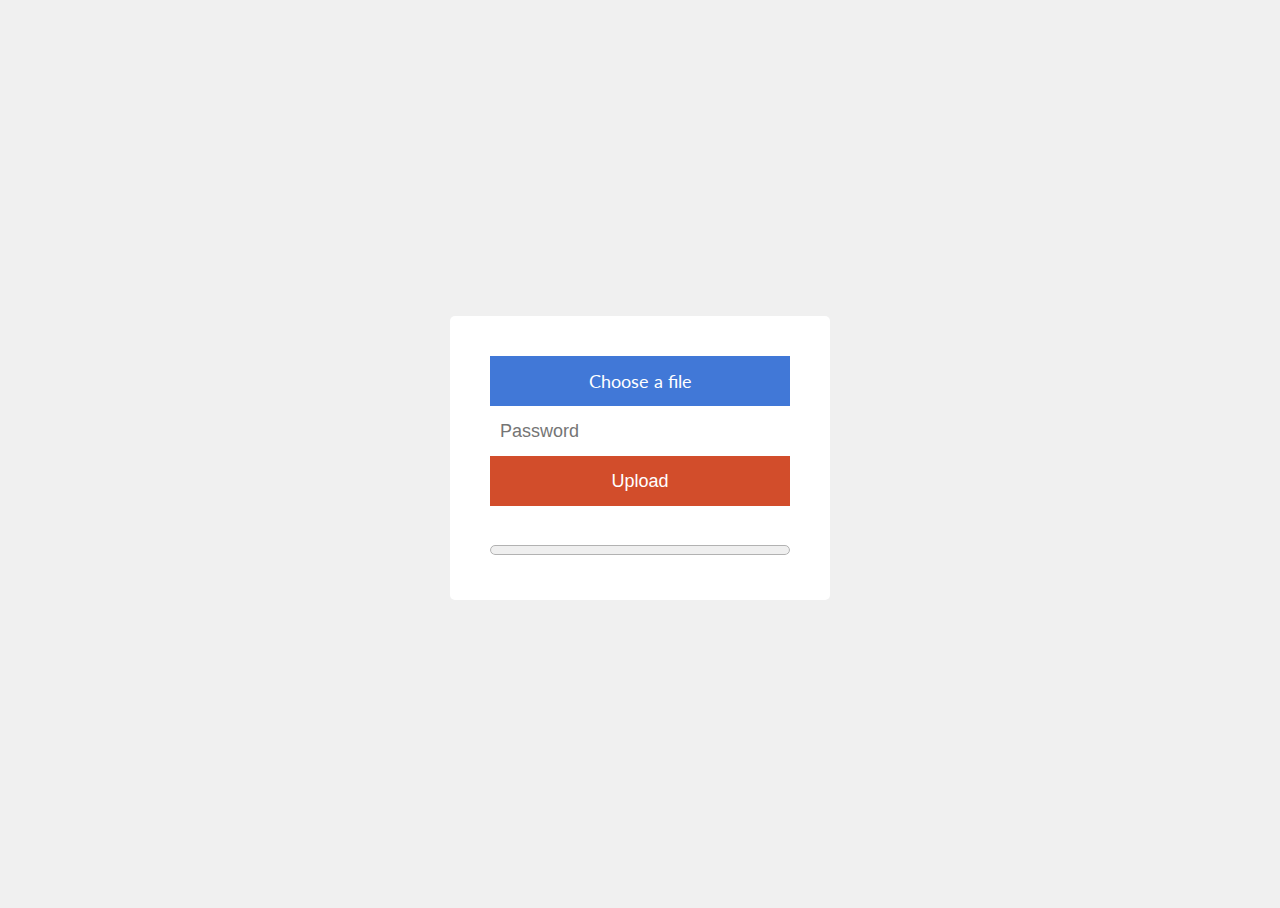
==== nginx/static/index.html @ 92cf47ca "Initial commit" ====
<!DOCTYPE html>
<html>
	<head>
		<meta charset="utf-8">
		<title>qux fu</title>
		<script src="https://code.jquery.com/jquery-3.2.1.min.js" integrity="sha256-hwg4gsxgFZhOsEEamdOYGBf13FyQuiTwlAQgxVSNgt4=" crossorigin="anonymous"></script>
		<script src="index.js"></script>
		<link rel="stylesheet" href="index.css">
		<link href="https://fonts.googleapis.com/css?family=Lato" rel="stylesheet">
	</head>
	<body>
		<div class="container">
			<form id="file">
				<input id="file-input" name="file" type="file"/>
				<label id="file-label" for="file-input"><span>Choose a file</span></label>
				<input id="secret" name="secret" type="password" placeholder="Password"/>
				<button id="upload">Upload</button>
			</form>
			<progress id="progress" max="1" value="0"></progress>
		</div>
	</body>
</html>
---- nginx/static/index.css ----
html {
	height: 100%;
	font-size: 20px;
}

body {
	min-height: 100%;
	display: flex;
	justify-content: center;
	align-items: center;
	background-color: rgb(240, 240, 240);
	font-family: "Lato";
}

.container {
	width: 15rem;
	background-color: white;
	padding: 2rem;
	border-radius: 0.25rem;
}

#upload {
	background-color: rgb(210, 77, 43);
	border: none;
	color: white;
	cursor: pointer;
	margin-bottom: 1.5rem;
}

#secret {
	border: none;
	padding-left: 0.5rem;
	outline: none;
	border-radius: 0;
}

#file-input {
	position: absolute;
	opacity: 0;
}

#file-label {
	background-color: rgb(65, 120, 215);
	color: white;
	display: block;
	display: flex;
	justify-content: center;
	align-items: center;
	cursor: pointer;
}

#file-label, #secret, #upload, #progress {
	width: 100%;
	box-sizing: border-box;
}

#file-label, #secret, #upload {
	height: 2.5rem;
	font-size: 0.9rem;
}
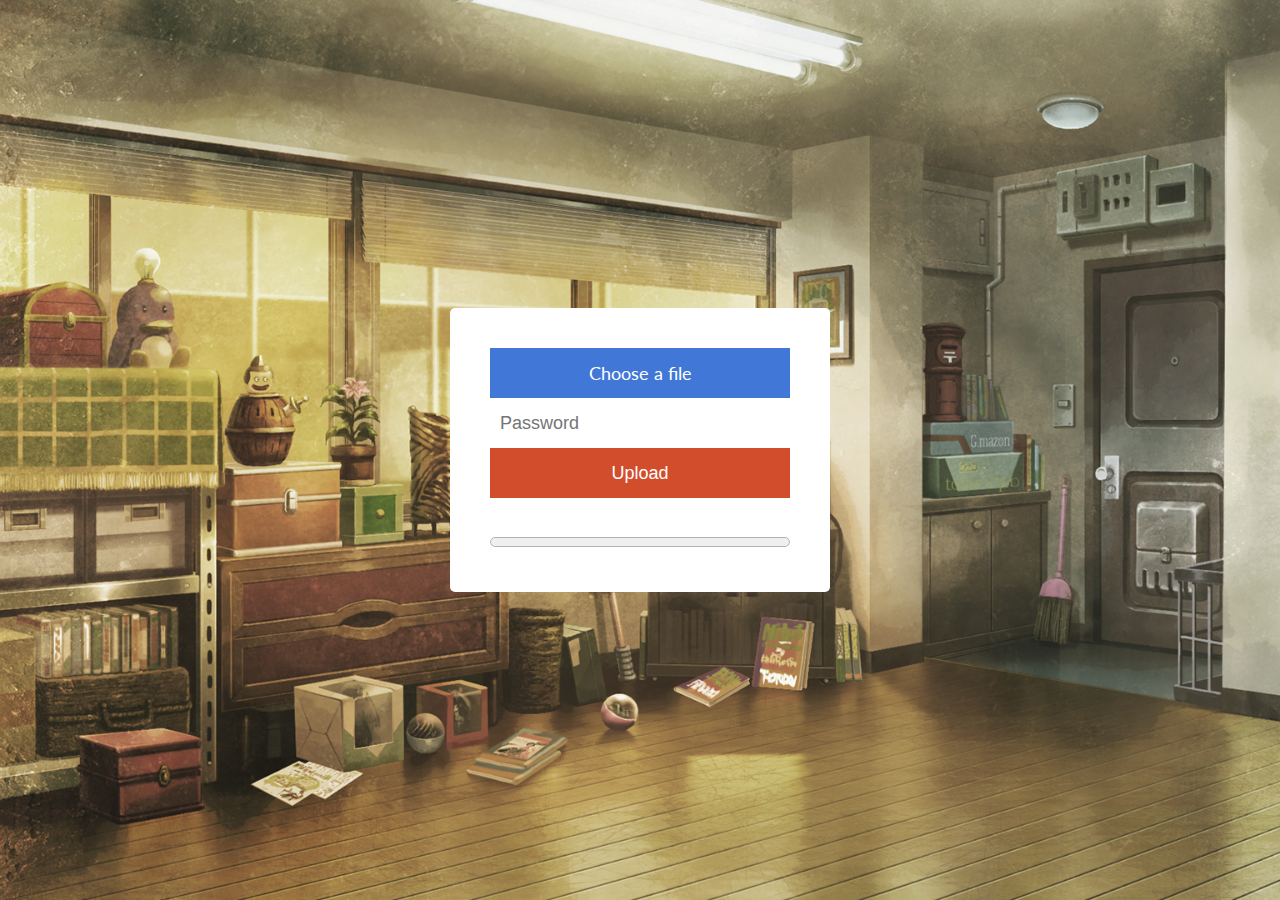
==== commit a2514490: "Use spaces and fix progress bar" ====
--- a/nginx/static/index.html
+++ b/nginx/static/index.html
@@ -1,22 +1,22 @@
 <!DOCTYPE html>
 <html>
-	<head>
-		<meta charset="utf-8">
-		<title>qux fu</title>
-		<script src="https://code.jquery.com/jquery-3.2.1.min.js" integrity="sha256-hwg4gsxgFZhOsEEamdOYGBf13FyQuiTwlAQgxVSNgt4=" crossorigin="anonymous"></script>
-		<script src="index.js"></script>
-		<link rel="stylesheet" href="index.css">
-		<link href="https://fonts.googleapis.com/css?family=Lato" rel="stylesheet">
-	</head>
-	<body>
-		<div class="container">
-			<form id="file">
-				<input id="file-input" name="file" type="file"/>
-				<label id="file-label" for="file-input"><span>Choose a file</span></label>
-				<input id="secret" name="secret" type="password" placeholder="Password"/>
-				<button id="upload">Upload</button>
-			</form>
-			<progress id="progress" max="1" value="0"></progress>
-		</div>
-	</body>
+  <head>
+    <meta charset="utf-8">
+    <title>qux fu</title>
+    <script src="https://code.jquery.com/jquery-3.2.1.min.js" integrity="sha256-hwg4gsxgFZhOsEEamdOYGBf13FyQuiTwlAQgxVSNgt4=" crossorigin="anonymous"></script>
+    <script src="index.js"></script>
+    <link rel="stylesheet" href="index.css">
+    <link href="https://fonts.googleapis.com/css?family=Lato" rel="stylesheet">
+  </head>
+  <body>
+    <div class="container">
+      <form id="file">
+        <input id="file-input" name="file" type="file"/>
+        <label id="file-label" for="file-input"><span>Choose a file</span></label>
+        <input id="secret" name="secret" type="password" placeholder="Password"/>
+        <button id="upload">Upload</button>
+      </form>
+      <progress id="progress" max="1" value="0"></progress>
+    </div>
+  </body>
 </html>
--- a/nginx/static/index.css
+++ b/nginx/static/index.css
@@ -1,60 +1,63 @@
 html {
-	height: 100%;
-	font-size: 20px;
+  height: 100%;
+  font-size: 20px;
 }
 
 body {
-	min-height: 100%;
-	display: flex;
-	justify-content: center;
-	align-items: center;
-	background-color: rgb(240, 240, 240);
-	font-family: "Lato";
+  min-height: 100%;
+  display: flex;
+  justify-content: center;
+  align-items: center;
+  background-color: rgb(240, 240, 240);
+  background-image: url("index.png");
+  background-size: cover;
+  margin: 0;
+  font-family: "Lato";
 }
 
 .container {
-	width: 15rem;
-	background-color: white;
-	padding: 2rem;
-	border-radius: 0.25rem;
+  width: 15rem;
+  background-color: white;
+  padding: 2rem;
+  border-radius: 0.25rem;
 }
 
 #upload {
-	background-color: rgb(210, 77, 43);
-	border: none;
-	color: white;
-	cursor: pointer;
-	margin-bottom: 1.5rem;
+  background-color: rgb(210, 77, 43);
+  border: none;
+  color: white;
+  cursor: pointer;
+  margin-bottom: 1.5rem;
 }
 
 #secret {
-	border: none;
-	padding-left: 0.5rem;
-	outline: none;
-	border-radius: 0;
+  border: none;
+  padding-left: 0.5rem;
+  outline: none;
+  border-radius: 0;
 }
 
 #file-input {
-	position: absolute;
-	opacity: 0;
+  position: absolute;
+  opacity: 0;
 }
 
 #file-label {
-	background-color: rgb(65, 120, 215);
-	color: white;
-	display: block;
-	display: flex;
-	justify-content: center;
-	align-items: center;
-	cursor: pointer;
+  background-color: rgb(65, 120, 215);
+  color: white;
+  display: block;
+  display: flex;
+  justify-content: center;
+  align-items: center;
+  cursor: pointer;
 }
 
 #file-label, #secret, #upload, #progress {
-	width: 100%;
-	box-sizing: border-box;
+  width: 100%;
+  box-sizing: border-box;
 }
 
 #file-label, #secret, #upload {
-	height: 2.5rem;
-	font-size: 0.9rem;
+  height: 2.5rem;
+  font-size: 0.9rem;
 }
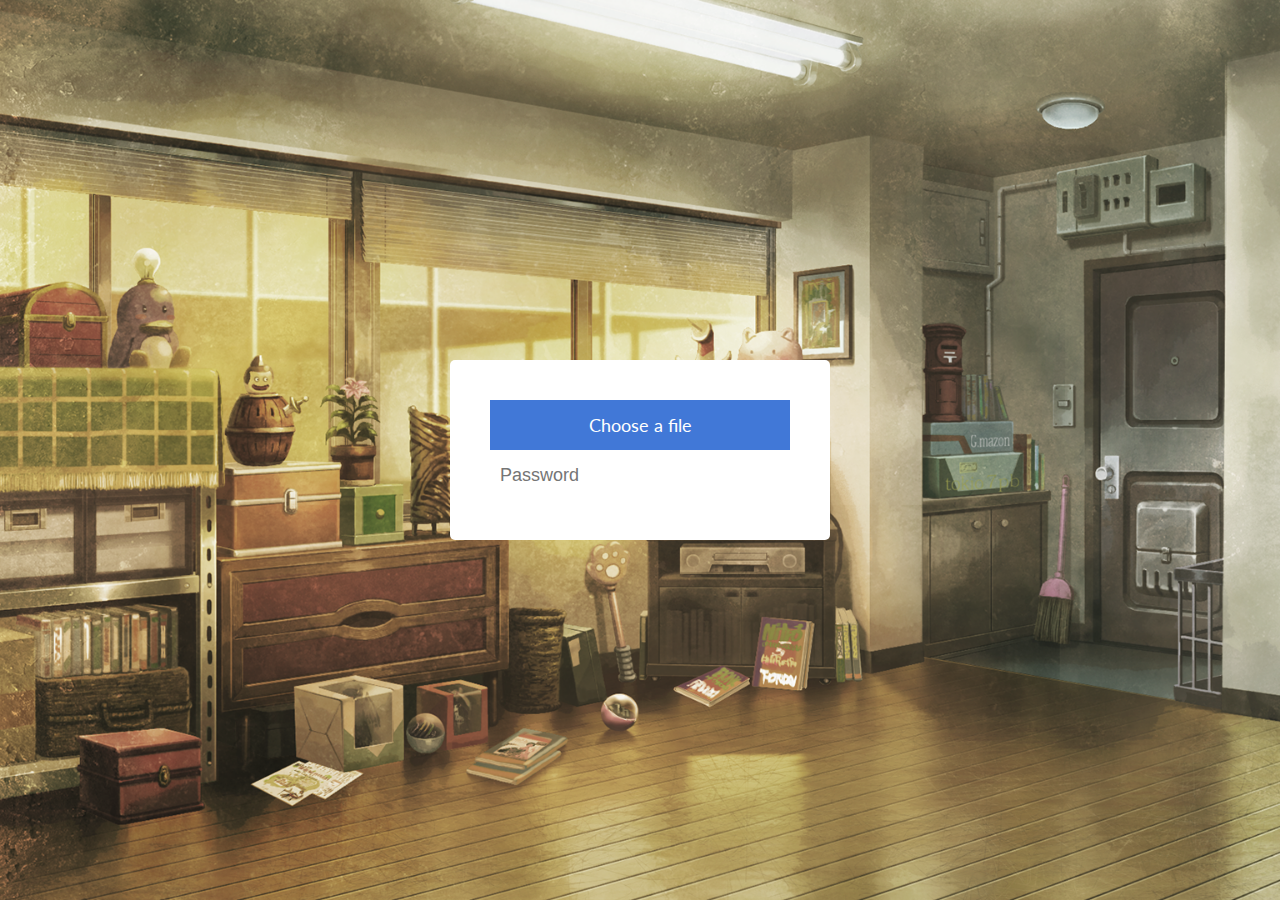
==== commit 7c940d39: "Change label text when file is selected" ====
--- a/nginx/static/index.html
+++ b/nginx/static/index.html
@@ -12,7 +12,7 @@
     <div class="container">
       <form id="file">
         <input id="file-input" name="file" type="file"/>
-        <label id="file-label" for="file-input"><span>Choose a file</span></label>
+        <label id="file-label" for="file-input">Choose a file</label>
         <input id="secret" name="secret" type="password" placeholder="Password"/>
         <button id="upload">Upload</button>
       </form>
--- a/nginx/static/index.css
+++ b/nginx/static/index.css
@@ -23,11 +23,11 @@
 }
 
 #upload {
-  background-color: rgb(210, 77, 43);
+  background-color: rgb(90, 179, 69);
   border: none;
   color: white;
   cursor: pointer;
-  margin-bottom: 1.5rem;
+  display: none;
 }
 
 #secret {
@@ -40,6 +40,7 @@
 #file-input {
   position: absolute;
   opacity: 0;
+  z-index: -1;
 }
 
 #file-label {
@@ -61,3 +62,8 @@
   height: 2.5rem;
   font-size: 0.9rem;
 }
+
+#progress {
+  display: none;
+  margin-top: 1.5rem;
+}
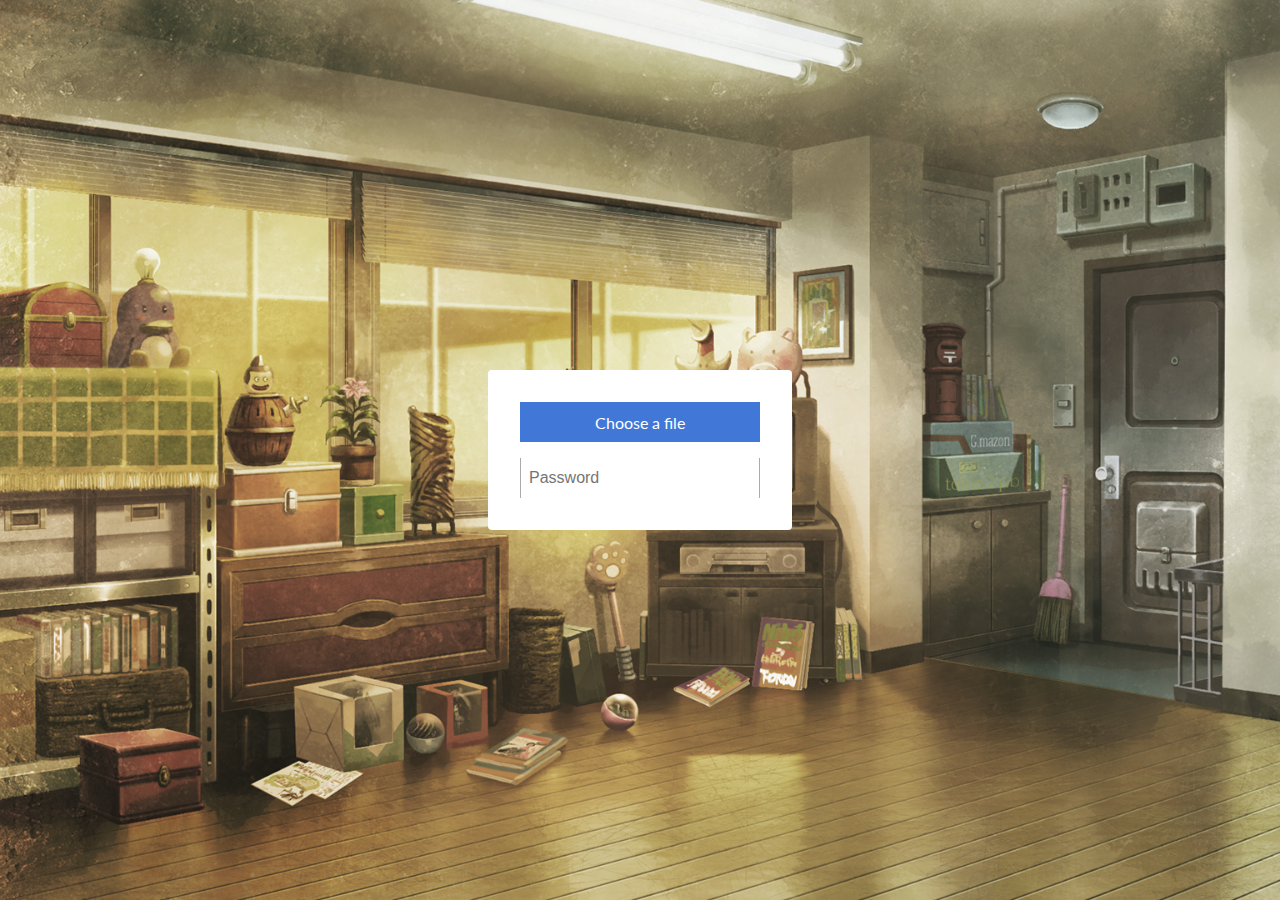
==== commit 299caaa1: "Implement custom times for different passwords" ====
--- a/nginx/static/index.html
+++ b/nginx/static/index.html
@@ -14,6 +14,10 @@
         <input id="file-input" name="file" type="file"/>
         <label id="file-label" for="file-input">Choose a file</label>
         <input id="secret" name="secret" type="password" placeholder="Password"/>
+        <div id="time-container">
+          <p>How many minutes should the file be available for?</p>
+          <input id="time" name="time" type="number" min="1"/>
+        </div>
         <button id="upload">Upload</button>
       </form>
       <progress id="progress" max="1" value="0"></progress>
--- a/nginx/static/index.css
+++ b/nginx/static/index.css
@@ -1,6 +1,5 @@
 html {
   height: 100%;
-  font-size: 20px;
 }
 
 body {
@@ -15,6 +14,11 @@
   font-family: "Lato";
 }
 
+p {
+  font-size: 0.8rem;
+  margin: .5rem 0;
+}
+
 .container {
   width: 15rem;
   background-color: white;
@@ -22,19 +26,48 @@
   border-radius: 0.25rem;
 }
 
-#upload {
-  background-color: rgb(90, 179, 69);
-  border: none;
-  color: white;
-  cursor: pointer;
-  display: none;
+#file-label, #secret, #time, #upload, #progress {
+  width: 100%;
+  box-sizing: border-box;
 }
 
-#secret {
+#file-label, #secret, #time, #upload {
+  height: 2.5rem;
+  margin: .5rem 0;
+  font-size: 1rem;
+}
+
+#file-label, #secret, #time-container, #upload {
+  margin: 1rem 0;
+  display: block;
+}
+
+#secret, #time {
   border: none;
+  border-left: 1px solid #AAA;
+  border-right: 1px solid #AAA;
   padding-left: 0.5rem;
+  padding-right: 0.5rem;
   outline: none;
   border-radius: 0;
+}
+
+#file {
+  margin: -1rem 0;
+}
+
+#secret.red {
+  border-left: 1px solid rgb(195, 45, 45);
+  border-right: 1px solid rgb(195, 45, 45);
+}
+
+#secret.green {
+  border-left: 1px solid rgb(90, 179, 69);
+  border-right: 1px solid rgb(90, 179, 69);
+}
+
+#time-container {
+  display: none;
 }
 
 #file-input {
@@ -46,21 +79,18 @@
 #file-label {
   background-color: rgb(65, 120, 215);
   color: white;
-  display: block;
   display: flex;
   justify-content: center;
   align-items: center;
   cursor: pointer;
 }
 
-#file-label, #secret, #upload, #progress {
-  width: 100%;
-  box-sizing: border-box;
-}
-
-#file-label, #secret, #upload {
-  height: 2.5rem;
-  font-size: 0.9rem;
+#upload {
+  background-color: rgb(90, 179, 69);
+  border: none;
+  color: white;
+  cursor: pointer;
+  display: none;
 }
 
 #progress {
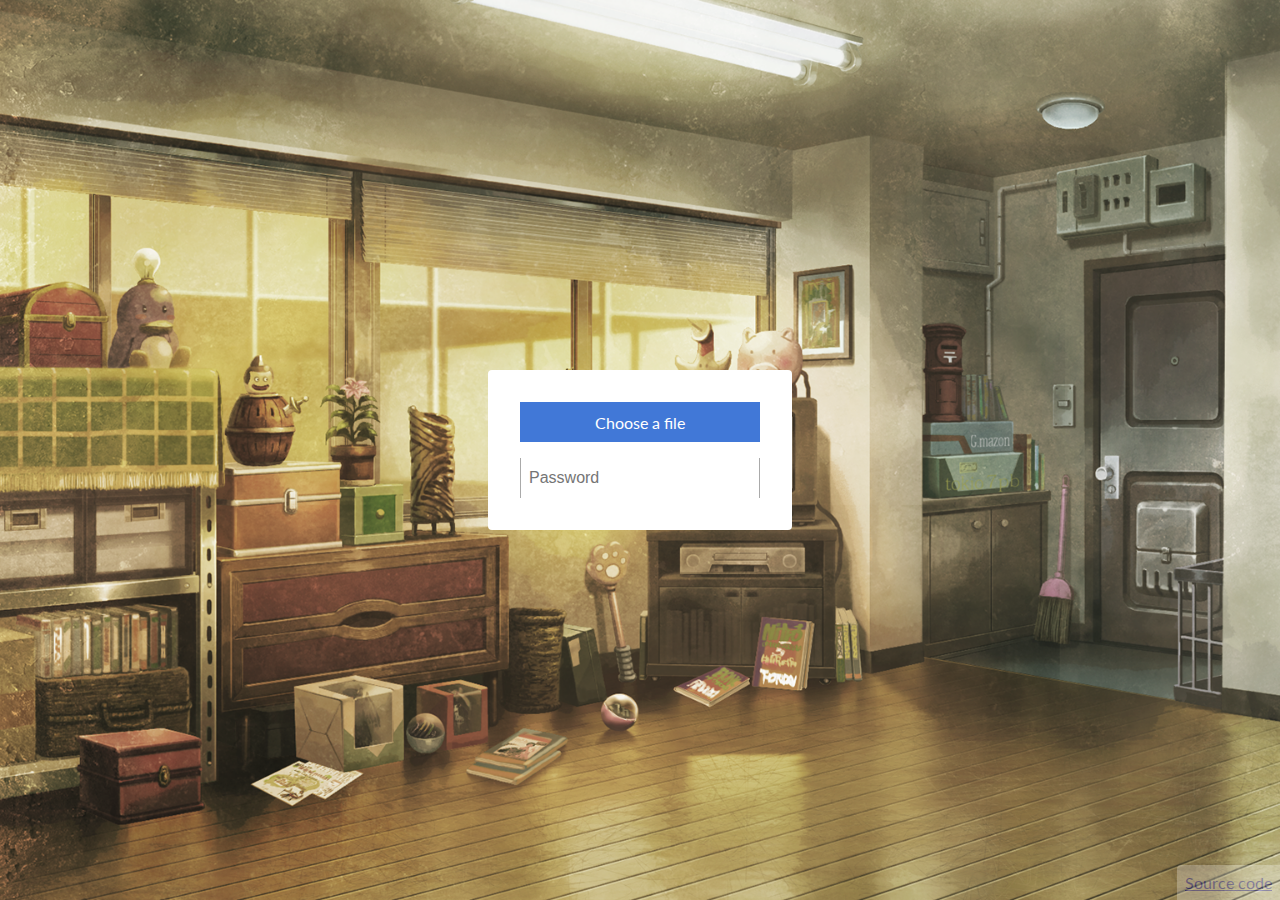
==== commit c107a6af: "Link to source code" ====
--- a/nginx/static/index.html
+++ b/nginx/static/index.html
@@ -2,7 +2,8 @@
 <html>
   <head>
     <meta charset="utf-8">
-    <title>qux fu</title>
+    <meta name="viewport" content="width=device-width, initial-scale=1">
+    <title>Upload</title>
     <script src="https://code.jquery.com/jquery-3.2.1.min.js" integrity="sha256-hwg4gsxgFZhOsEEamdOYGBf13FyQuiTwlAQgxVSNgt4=" crossorigin="anonymous"></script>
     <script src="index.js"></script>
     <link rel="stylesheet" href="index.css">
@@ -22,5 +23,8 @@
       </form>
       <progress id="progress" max="1" value="0"></progress>
     </div>
+    <div id="floater">
+      <a href="https://github.com/quvide/file-uploader">Source code</a>
+    </div>
   </body>
 </html>
--- a/nginx/static/index.css
+++ b/nginx/static/index.css
@@ -97,3 +97,17 @@
   display: none;
   margin-top: 1.5rem;
 }
+
+#floater {
+  position: fixed;
+  right: 0;
+  bottom: 0;
+  background-color: white;
+  border-top-left-radius: 0.25rem;
+  padding: 0.5rem;
+  opacity: 0.25;
+}
+
+#floater:hover {
+  opacity: 1;
+}
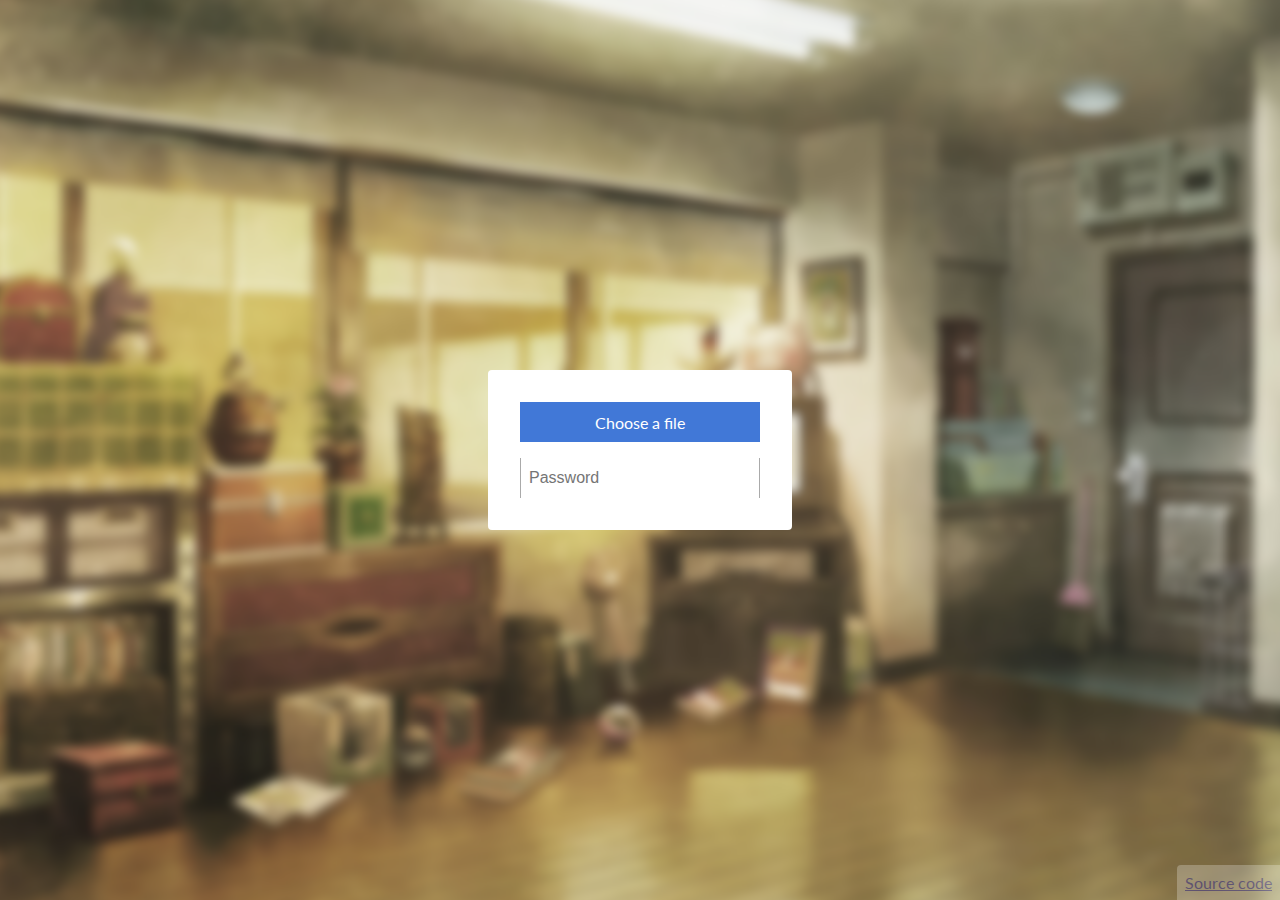
==== commit a9ba58e0: "Blur and compres background" ====
--- a/nginx/static/index.html
+++ b/nginx/static/index.html
@@ -10,6 +10,7 @@
     <link href="https://fonts.googleapis.com/css?family=Lato" rel="stylesheet">
   </head>
   <body>
+    <div id="bg"></div>
     <div class="container">
       <form id="file">
         <input id="file-input" name="file" type="file"/>
--- a/nginx/static/index.css
+++ b/nginx/static/index.css
@@ -7,11 +7,20 @@
   display: flex;
   justify-content: center;
   align-items: center;
-  background-color: rgb(240, 240, 240);
-  background-image: url("index.png");
   background-size: cover;
   margin: 0;
   font-family: "Lato";
+}
+
+#bg {
+  background-image: url(index.jpg);
+  background-size: cover;
+  width: 100%;
+  height: 100%;
+  position: fixed;
+  z-index: -1;
+  filter: blur(5px);
+  transform: scale(1.05);
 }
 
 p {
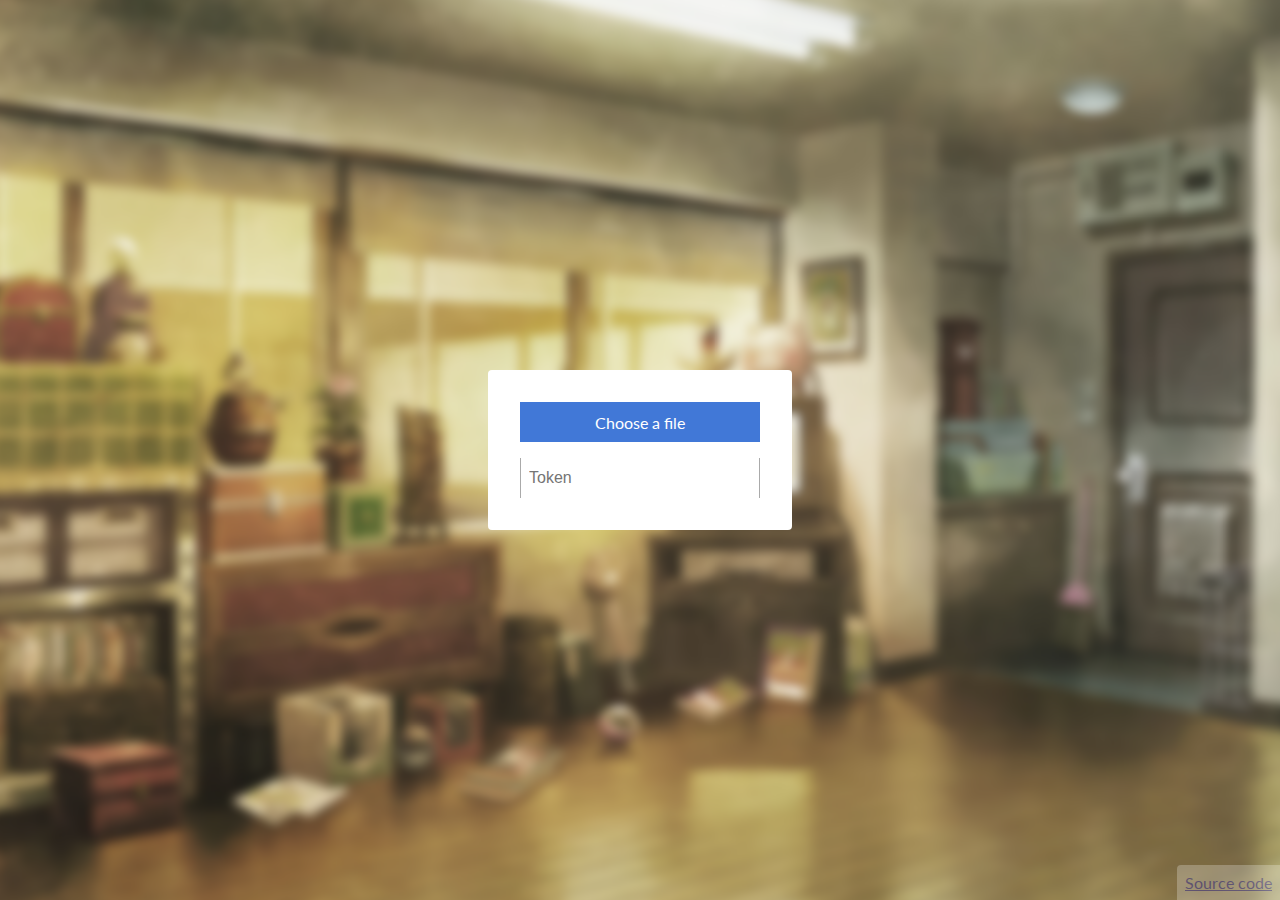
==== commit de87d73a: "Rename password to token" ====
--- a/nginx/static/index.html
+++ b/nginx/static/index.html
@@ -15,7 +15,7 @@
       <form id="file">
         <input id="file-input" name="file" type="file"/>
         <label id="file-label" for="file-input">Choose a file</label>
-        <input id="secret" name="secret" type="password" placeholder="Password"/>
+        <input id="secret" name="secret" type="password" placeholder="Token"/>
         <div id="time-container">
           <p>How many minutes should the file be available for?</p>
           <input id="time" name="time" type="number" min="1"/>
